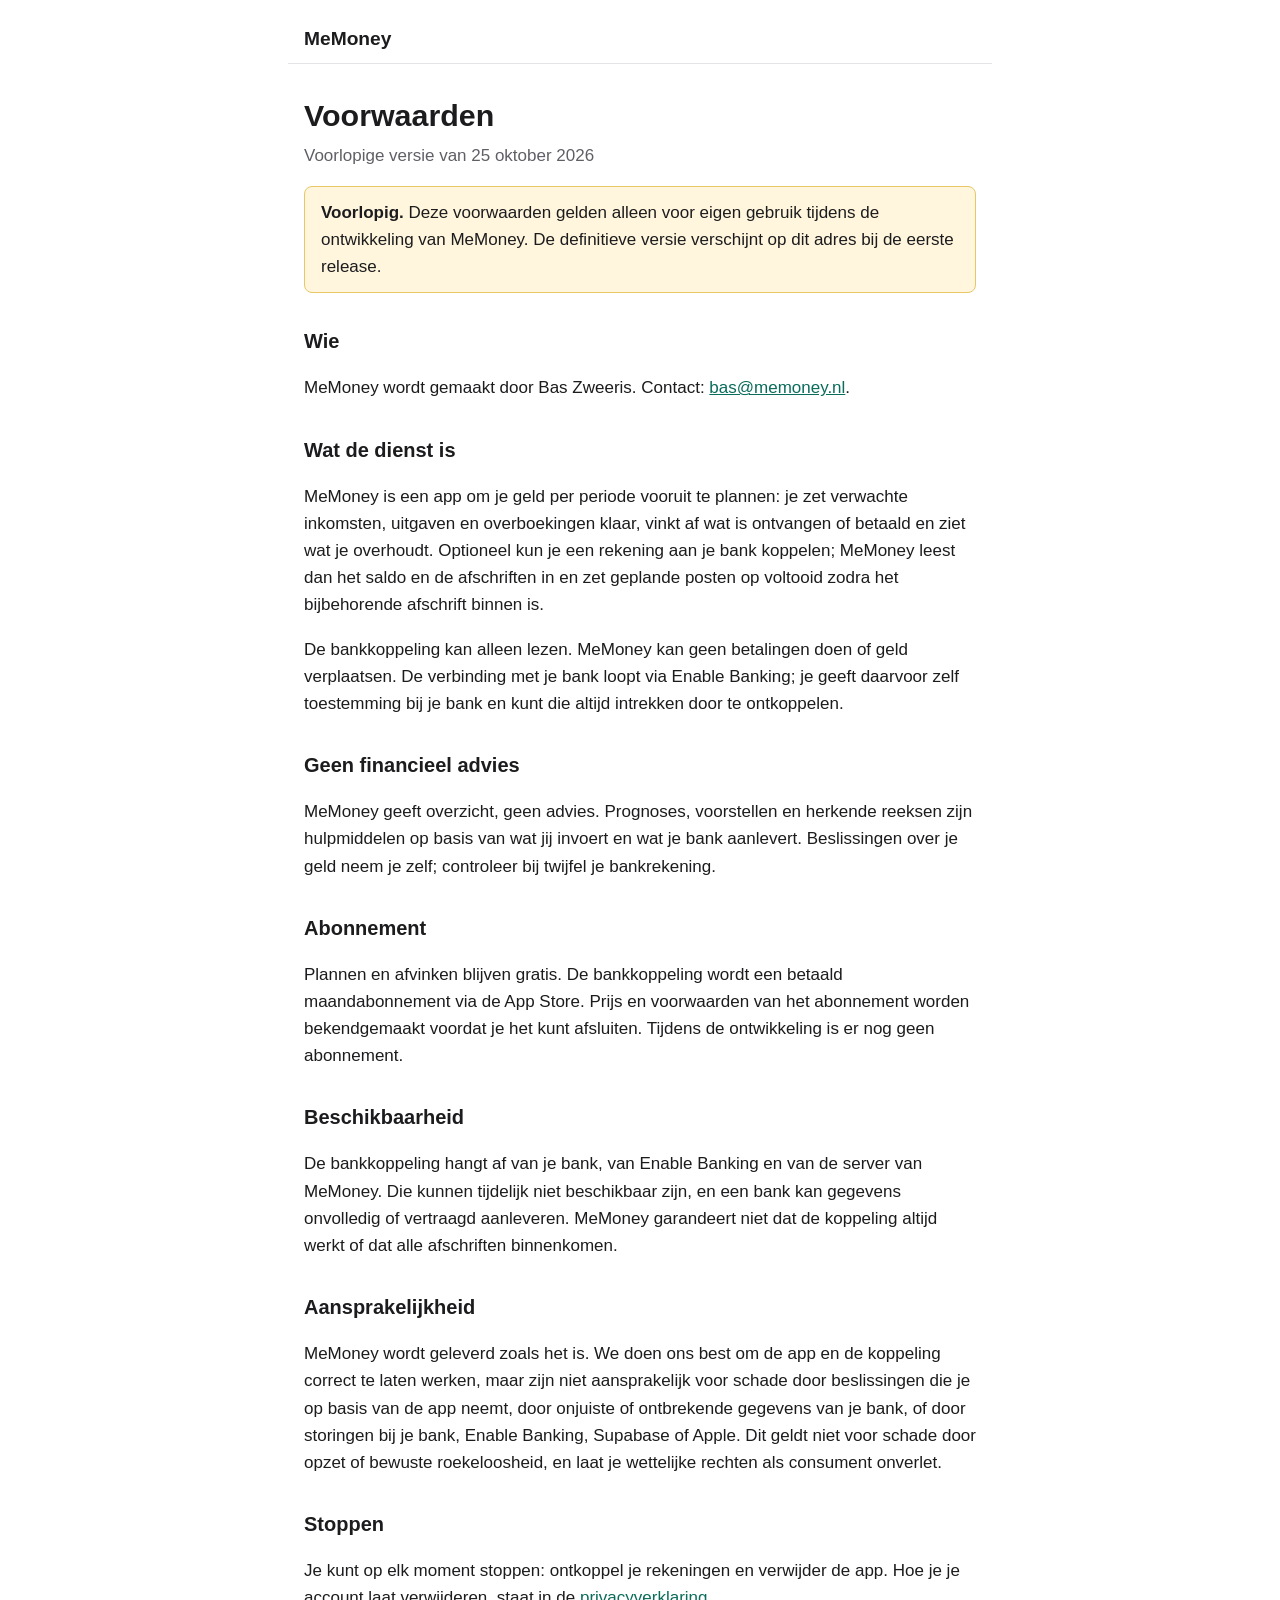
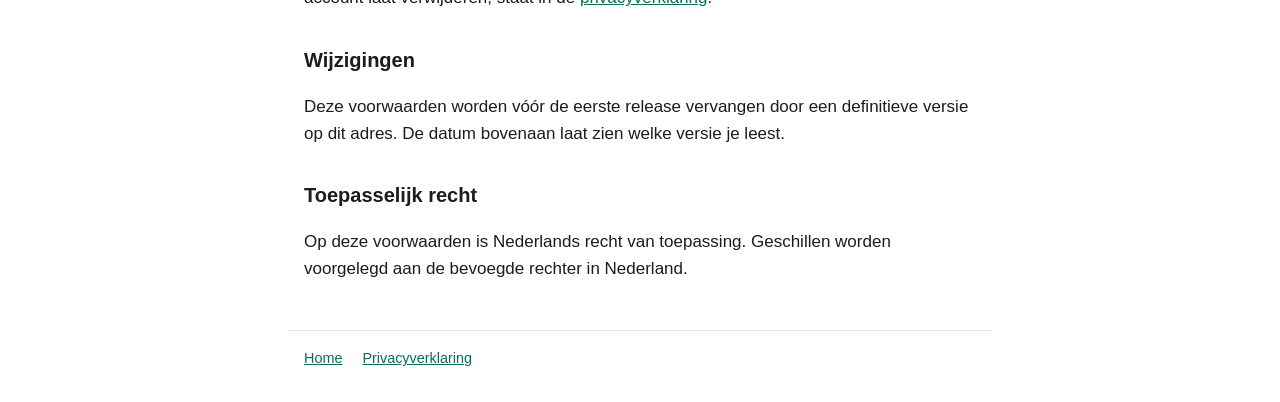
==== voorwaarden/index.html @ f4e79516 "Voorlopige site memoney.app: startpagina, privacyverklaring en voorwaarden (BANK-24) Statische site " ====
<!doctype html>
<html lang="nl">
<head>
  <meta charset="utf-8">
  <meta name="viewport" content="width=device-width, initial-scale=1">
  <title>Voorwaarden – MeMoney</title>
  <meta name="description" content="Voorlopige gebruiksvoorwaarden van MeMoney en de bankkoppeling.">
  <link rel="stylesheet" href="../style.css">
</head>
<body>
  <header>
    <a class="brand" href="../">MeMoney</a>
  </header>

  <main>
    <h1>Voorwaarden</h1>
    <p class="meta">Voorlopige versie van 25 oktober 2026</p>

    <div class="notice">
      <strong>Voorlopig.</strong> Deze voorwaarden gelden alleen voor eigen gebruik tijdens de ontwikkeling
      van MeMoney. De definitieve versie verschijnt op dit adres bij de eerste release.
    </div>

    <h2>Wie</h2>
    <p>
      MeMoney wordt gemaakt door Bas Zweeris.
      Contact: <a href="mailto:bas@memoney.nl">bas@memoney.nl</a>.
    </p>

    <h2>Wat de dienst is</h2>
    <p>
      MeMoney is een app om je geld per periode vooruit te plannen: je zet verwachte inkomsten, uitgaven en
      overboekingen klaar, vinkt af wat is ontvangen of betaald en ziet wat je overhoudt. Optioneel kun je
      een rekening aan je bank koppelen; MeMoney leest dan het saldo en de afschriften in en zet geplande
      posten op voltooid zodra het bijbehorende afschrift binnen is.
    </p>
    <p>
      De bankkoppeling kan alleen lezen. MeMoney kan geen betalingen doen of geld verplaatsen. De
      verbinding met je bank loopt via Enable Banking; je geeft daarvoor zelf toestemming bij je bank en
      kunt die altijd intrekken door te ontkoppelen.
    </p>

    <h2>Geen financieel advies</h2>
    <p>
      MeMoney geeft overzicht, geen advies. Prognoses, voorstellen en herkende reeksen zijn hulpmiddelen
      op basis van wat jij invoert en wat je bank aanlevert. Beslissingen over je geld neem je zelf; controleer
      bij twijfel je bankrekening.
    </p>

    <h2>Abonnement</h2>
    <p>
      Plannen en afvinken blijven gratis. De bankkoppeling wordt een betaald maandabonnement via de App Store.
      Prijs en voorwaarden van het abonnement worden bekendgemaakt voordat je het kunt afsluiten. Tijdens de
      ontwikkeling is er nog geen abonnement.
    </p>

    <h2>Beschikbaarheid</h2>
    <p>
      De bankkoppeling hangt af van je bank, van Enable Banking en van de server van MeMoney. Die kunnen
      tijdelijk niet beschikbaar zijn, en een bank kan gegevens onvolledig of vertraagd aanleveren.
      MeMoney garandeert niet dat de koppeling altijd werkt of dat alle afschriften binnenkomen.
    </p>

    <h2>Aansprakelijkheid</h2>
    <p>
      MeMoney wordt geleverd zoals het is. We doen ons best om de app en de koppeling correct te laten
      werken, maar zijn niet aansprakelijk voor schade door beslissingen die je op basis van de app neemt,
      door onjuiste of ontbrekende gegevens van je bank, of door storingen bij je bank, Enable Banking,
      Supabase of Apple. Dit geldt niet voor schade door opzet of bewuste roekeloosheid, en laat je
      wettelijke rechten als consument onverlet.
    </p>

    <h2>Stoppen</h2>
    <p>
      Je kunt op elk moment stoppen: ontkoppel je rekeningen en verwijder de app. Hoe je je account laat
      verwijderen, staat in de <a href="../privacy/">privacyverklaring</a>.
    </p>

    <h2>Wijzigingen</h2>
    <p>
      Deze voorwaarden worden vóór de eerste release vervangen door een definitieve versie op dit adres.
      De datum bovenaan laat zien welke versie je leest.
    </p>

    <h2>Toepasselijk recht</h2>
    <p>
      Op deze voorwaarden is Nederlands recht van toepassing. Geschillen worden voorgelegd aan de bevoegde
      rechter in Nederland.
    </p>
  </main>

  <footer>
    <nav>
      <a href="../">Home</a>
      <a href="../privacy/">Privacyverklaring</a>
    </nav>
  </footer>
</body>
</html>
---- style.css ----
:root {
  --bg: #ffffff;
  --text: #1c1c1e;
  --muted: #5f5f66;
  --accent: #0a6c5a;
  --border: #e3e3e8;
  --notice-bg: #fff6dd;
  --notice-border: #e8c766;
}

@media (prefers-color-scheme: dark) {
  :root {
    --bg: #121214;
    --text: #ececf0;
    --muted: #a3a3ab;
    --accent: #5cc8b0;
    --border: #2c2c31;
    --notice-bg: #3a3020;
    --notice-border: #8a7230;
  }
}

* {
  box-sizing: border-box;
}

body {
  margin: 0;
  background: var(--bg);
  color: var(--text);
  font-family: -apple-system, BlinkMacSystemFont, "Segoe UI", Roboto, Helvetica, Arial, sans-serif;
  font-size: 17px;
  line-height: 1.6;
}

main,
header,
footer {
  max-width: 44rem;
  margin: 0 auto;
  padding: 0 16px;
}

header {
  padding-top: 24px;
  padding-bottom: 8px;
  border-bottom: 1px solid var(--border);
}

header a.brand {
  color: var(--text);
  font-weight: 700;
  font-size: 1.2rem;
  text-decoration: none;
}

footer {
  margin-top: 48px;
  padding-top: 16px;
  padding-bottom: 32px;
  border-top: 1px solid var(--border);
  color: var(--muted);
  font-size: 0.9rem;
}

nav a {
  margin-right: 16px;
}

a {
  color: var(--accent);
}

h1 {
  font-size: 1.9rem;
  line-height: 1.25;
  margin: 32px 0 8px;
}

h2 {
  font-size: 1.25rem;
  margin: 32px 0 8px;
}

.meta {
  color: var(--muted);
  margin-top: 0;
}

.notice {
  background: var(--notice-bg);
  border: 1px solid var(--notice-border);
  border-radius: 8px;
  padding: 12px 16px;
  margin: 16px 0 24px;
}

ul {
  padding-left: 1.25rem;
}

li {
  margin-bottom: 4px;
}
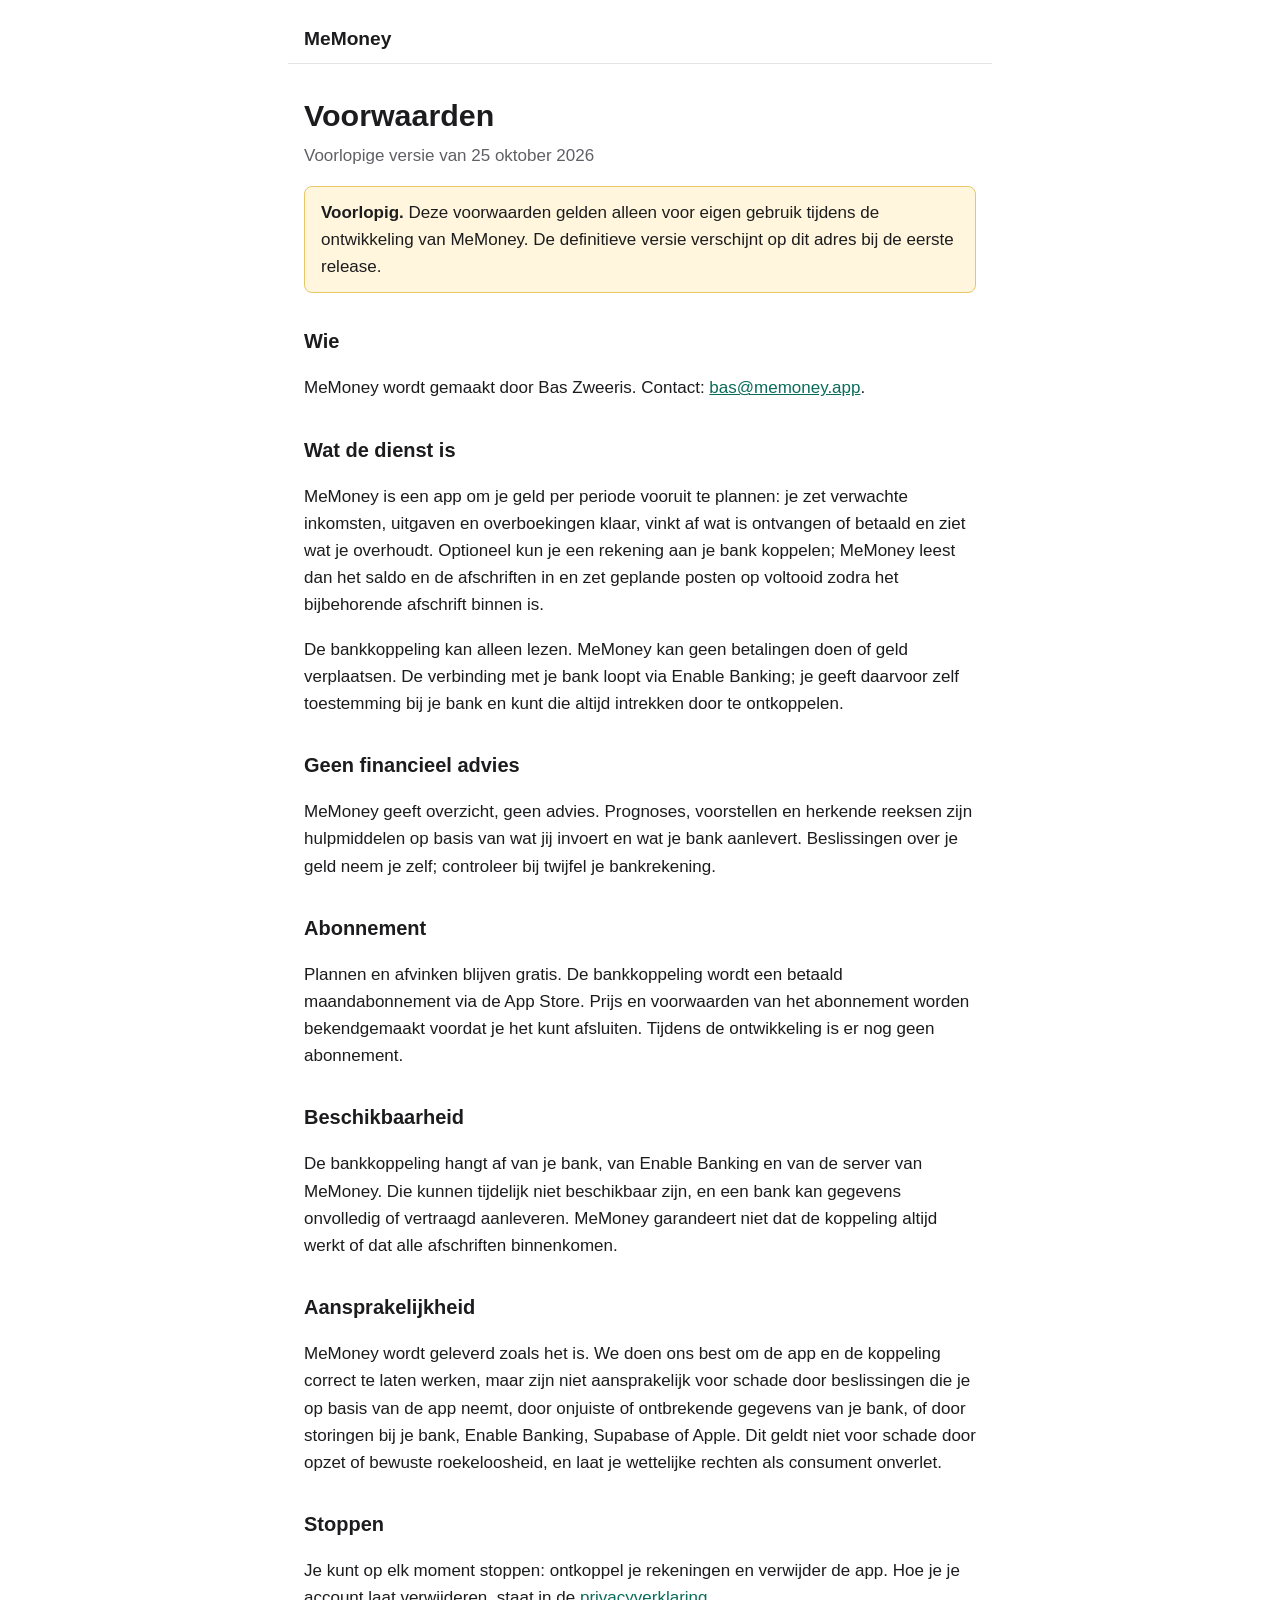
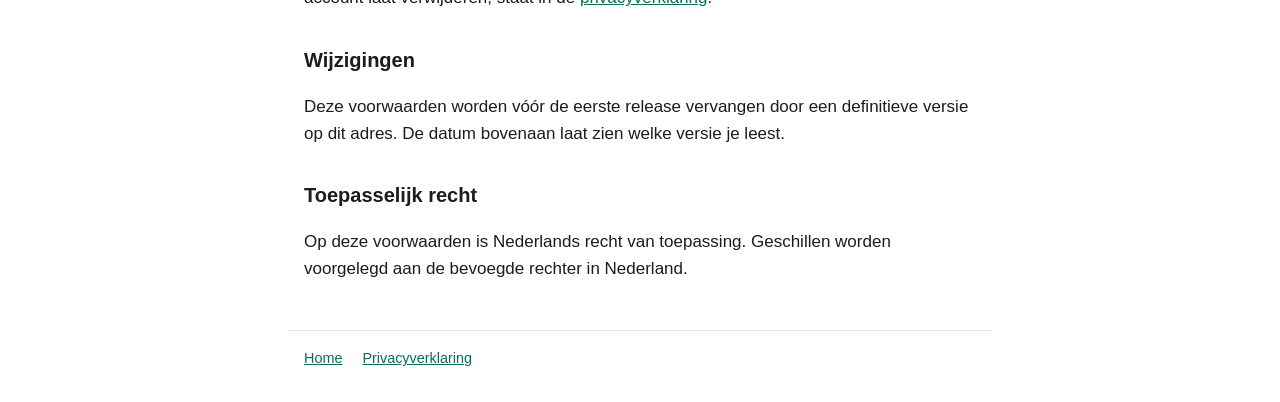
==== commit 30864b55: "Contactadres bas@memoney.app op privacyverklaring en voorwaarden (BANK-27) Co-Authored-By: Claude Op" ====
--- a/voorwaarden/index.html
+++ b/voorwaarden/index.html
@@ -24,7 +24,7 @@
     <h2>Wie</h2>
     <p>
       MeMoney wordt gemaakt door Bas Zweeris.
-      Contact: <a href="mailto:bas@memoney.nl">bas@memoney.nl</a>.
+      Contact: <a href="mailto:bas@memoney.app">bas@memoney.app</a>.
     </p>
 
     <h2>Wat de dienst is</h2>
